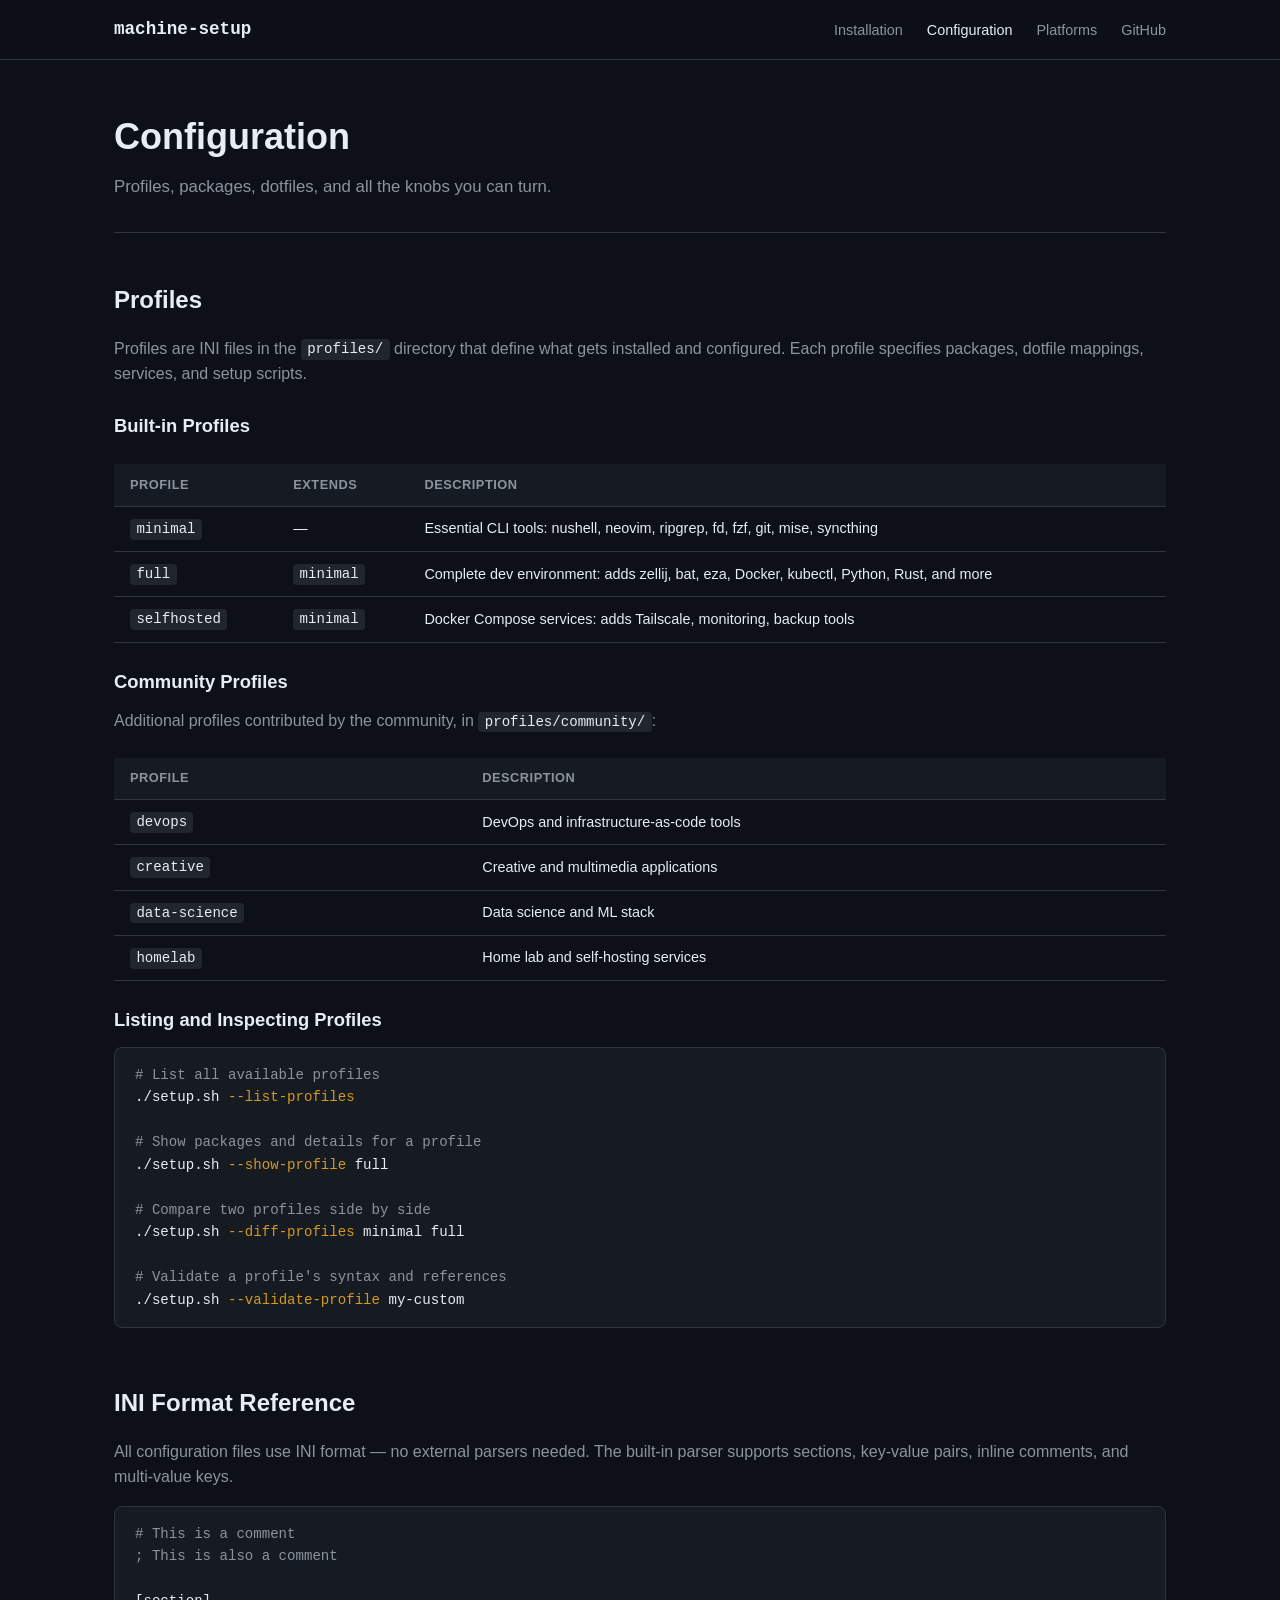
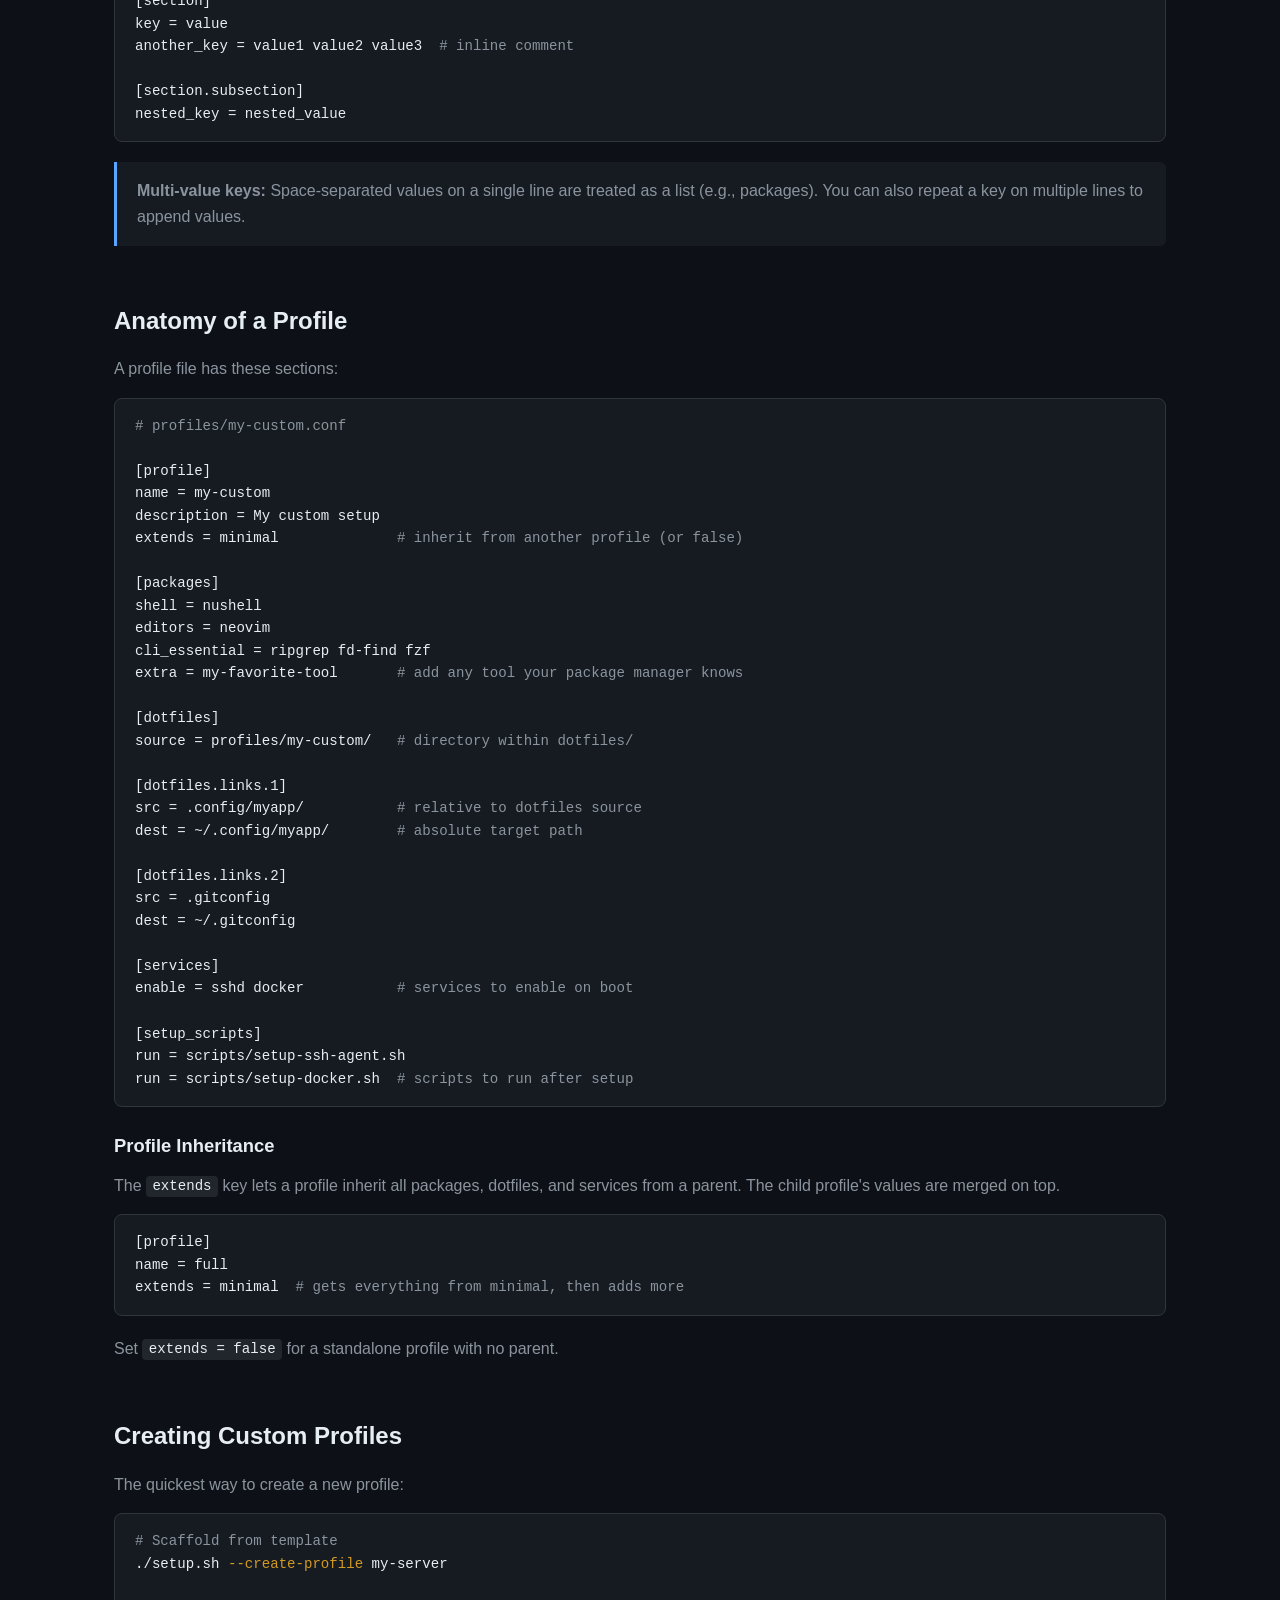
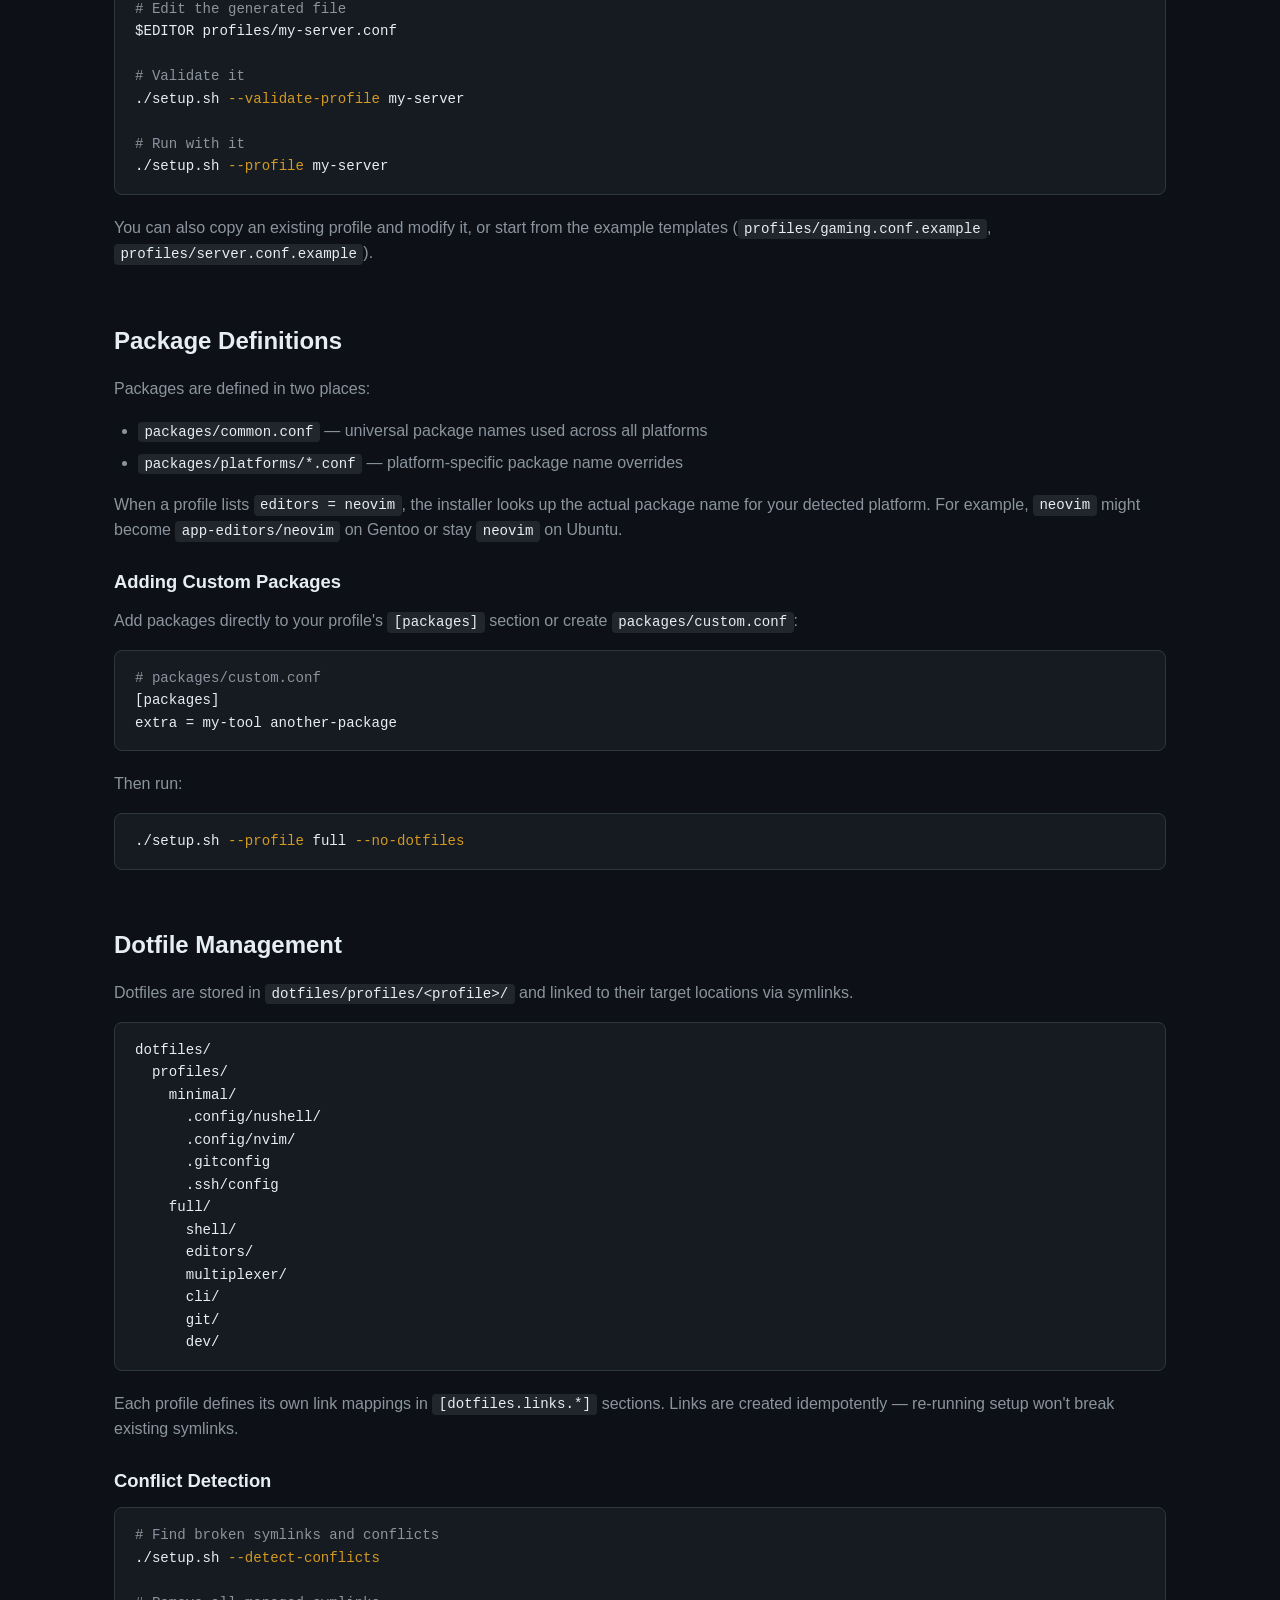
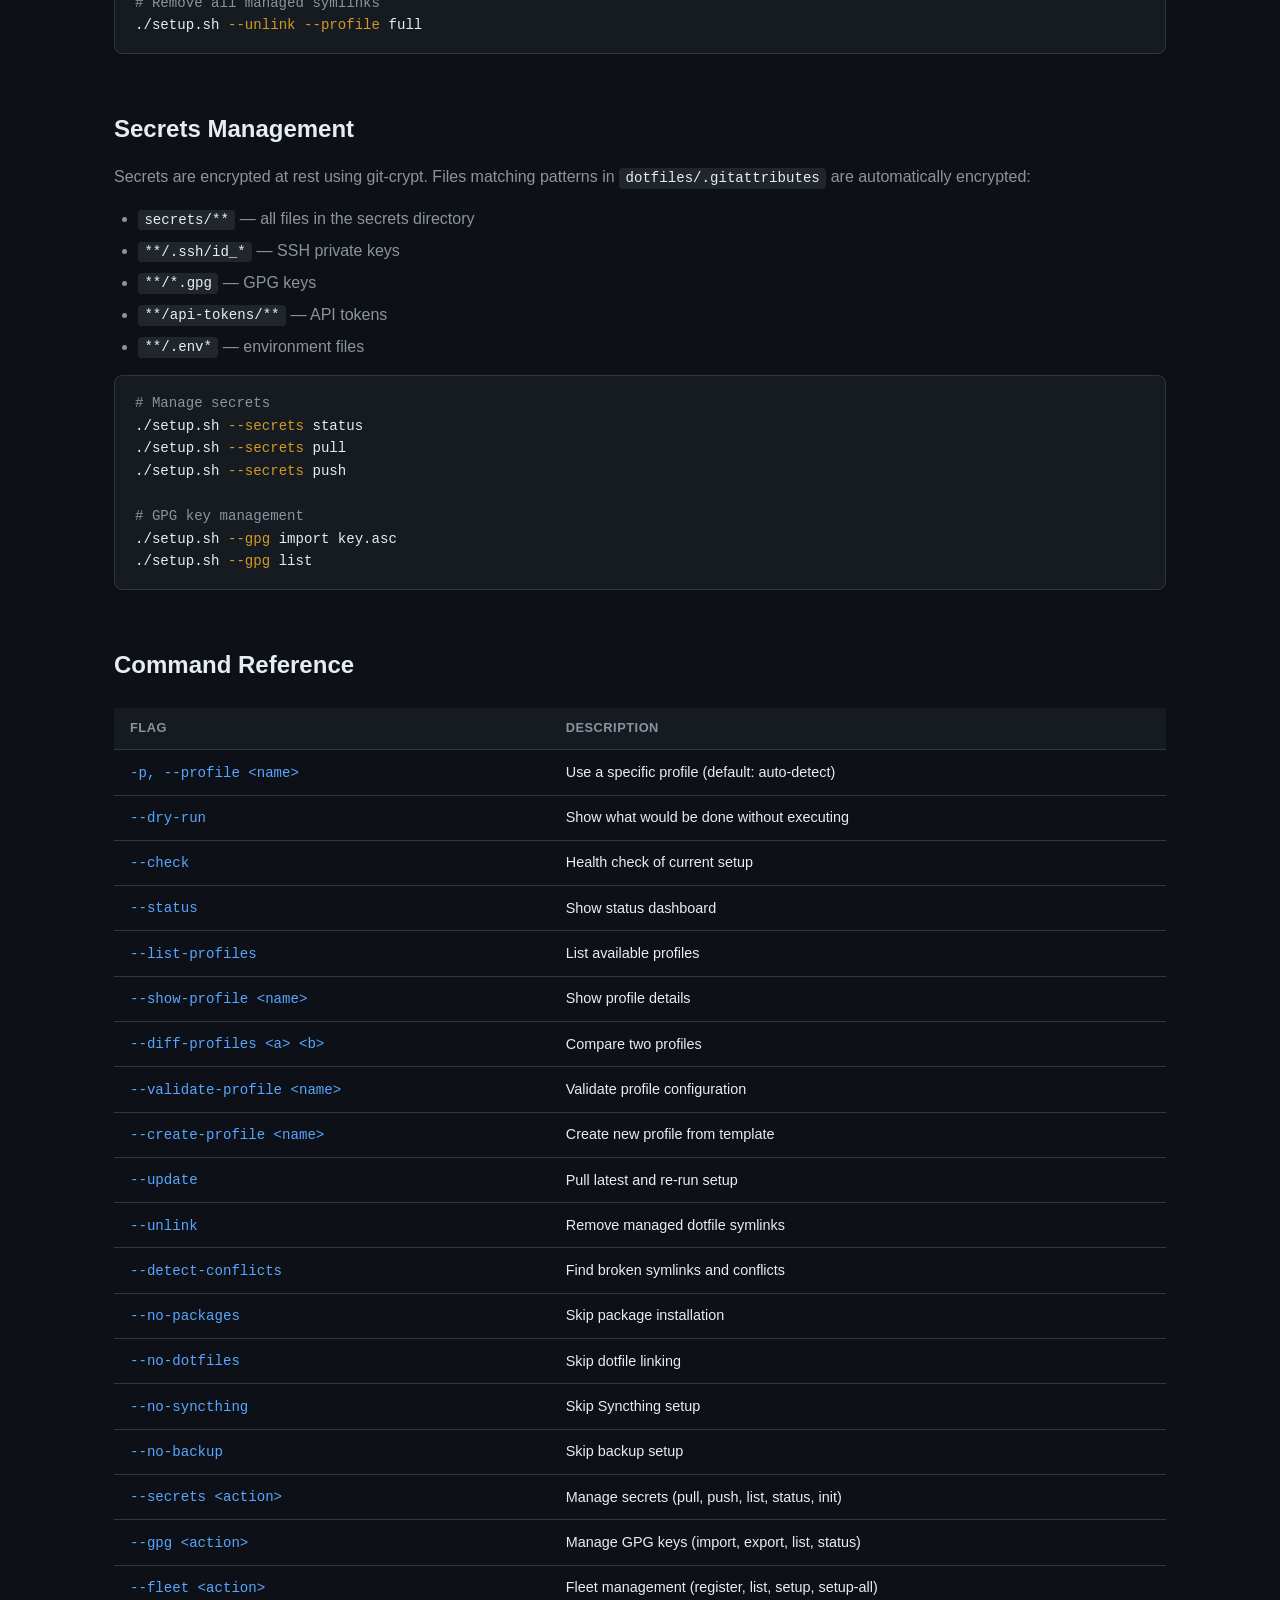
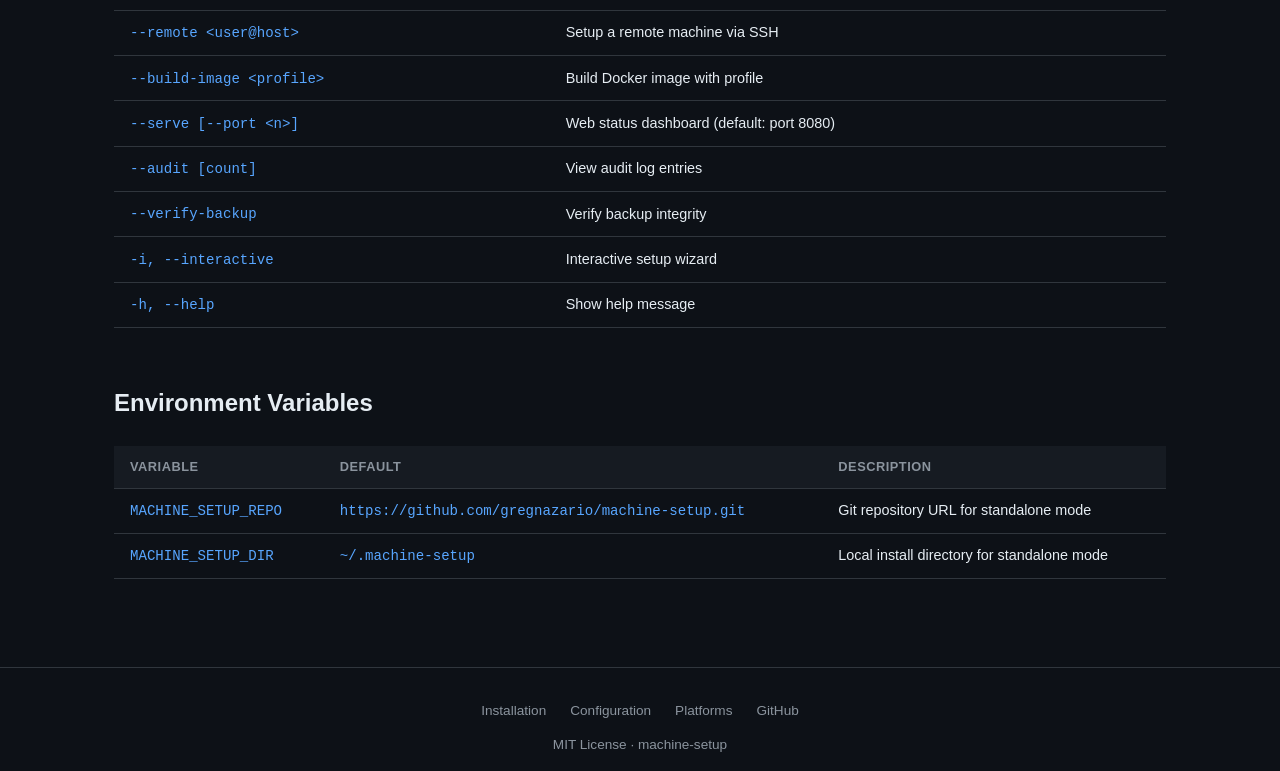
==== docs/configuration.html @ 4ed576a1 "docs: add GitHub Pages website with installation and configuration docs Static site with landing pag" ====
<!DOCTYPE html>
<html lang="en">
<head>
  <meta charset="UTF-8">
  <meta name="viewport" content="width=device-width, initial-scale=1.0">
  <title>Configuration - Machine Setup</title>
  <meta name="description" content="Profiles, packages, dotfiles, and INI format reference for machine-setup.">
  <link rel="stylesheet" href="style.css">
</head>
<body>

<nav>
  <div class="nav-inner">
    <a href="index.html" class="nav-brand">machine-setup</a>
    <button class="hamburger" aria-label="Toggle menu" onclick="document.querySelector('.nav-links').classList.toggle('open')">&#9776;</button>
    <ul class="nav-links">
      <li><a href="install.html">Installation</a></li>
      <li><a href="configuration.html" class="active">Configuration</a></li>
      <li><a href="platforms.html">Platforms</a></li>
      <li><a href="https://github.com/gregnazario/machine-setup">GitHub</a></li>
    </ul>
  </div>
</nav>

<div class="container">
  <div class="page-header">
    <h1>Configuration</h1>
    <p>Profiles, packages, dotfiles, and all the knobs you can turn.</p>
  </div>

  <div class="content">

    <h2 id="profiles">Profiles</h2>
    <p>Profiles are INI files in the <code>profiles/</code> directory that define what gets installed and configured. Each profile specifies packages, dotfile mappings, services, and setup scripts.</p>

    <h3>Built-in Profiles</h3>
    <div class="table-wrapper">
      <table>
        <thead>
          <tr><th>Profile</th><th>Extends</th><th>Description</th></tr>
        </thead>
        <tbody>
          <tr><td><code>minimal</code></td><td>&mdash;</td><td>Essential CLI tools: nushell, neovim, ripgrep, fd, fzf, git, mise, syncthing</td></tr>
          <tr><td><code>full</code></td><td><code>minimal</code></td><td>Complete dev environment: adds zellij, bat, eza, Docker, kubectl, Python, Rust, and more</td></tr>
          <tr><td><code>selfhosted</code></td><td><code>minimal</code></td><td>Docker Compose services: adds Tailscale, monitoring, backup tools</td></tr>
        </tbody>
      </table>
    </div>

    <h3>Community Profiles</h3>
    <p>Additional profiles contributed by the community, in <code>profiles/community/</code>:</p>
    <div class="table-wrapper">
      <table>
        <thead>
          <tr><th>Profile</th><th>Description</th></tr>
        </thead>
        <tbody>
          <tr><td><code>devops</code></td><td>DevOps and infrastructure-as-code tools</td></tr>
          <tr><td><code>creative</code></td><td>Creative and multimedia applications</td></tr>
          <tr><td><code>data-science</code></td><td>Data science and ML stack</td></tr>
          <tr><td><code>homelab</code></td><td>Home lab and self-hosting services</td></tr>
        </tbody>
      </table>
    </div>

    <h3>Listing and Inspecting Profiles</h3>
    <pre><code><span class="code-comment"># List all available profiles</span>
./setup.sh <span class="code-flag">--list-profiles</span>

<span class="code-comment"># Show packages and details for a profile</span>
./setup.sh <span class="code-flag">--show-profile</span> full

<span class="code-comment"># Compare two profiles side by side</span>
./setup.sh <span class="code-flag">--diff-profiles</span> minimal full

<span class="code-comment"># Validate a profile's syntax and references</span>
./setup.sh <span class="code-flag">--validate-profile</span> my-custom</code></pre>

    <h2 id="ini-format">INI Format Reference</h2>
    <p>All configuration files use INI format &mdash; no external parsers needed. The built-in parser supports sections, key-value pairs, inline comments, and multi-value keys.</p>

    <pre><code><span class="code-comment"># This is a comment</span>
<span class="code-comment">; This is also a comment</span>

[section]
key = value
another_key = value1 value2 value3  <span class="code-comment"># inline comment</span>

[section.subsection]
nested_key = nested_value</code></pre>

    <div class="callout">
      <p><strong>Multi-value keys:</strong> Space-separated values on a single line are treated as a list (e.g., packages). You can also repeat a key on multiple lines to append values.</p>
    </div>

    <h2 id="profile-anatomy">Anatomy of a Profile</h2>
    <p>A profile file has these sections:</p>

    <pre><code><span class="code-comment"># profiles/my-custom.conf</span>

[profile]
name = my-custom
description = My custom setup
extends = minimal              <span class="code-comment"># inherit from another profile (or false)</span>

[packages]
shell = nushell
editors = neovim
cli_essential = ripgrep fd-find fzf
extra = my-favorite-tool       <span class="code-comment"># add any tool your package manager knows</span>

[dotfiles]
source = profiles/my-custom/   <span class="code-comment"># directory within dotfiles/</span>

[dotfiles.links.1]
src = .config/myapp/           <span class="code-comment"># relative to dotfiles source</span>
dest = ~/.config/myapp/        <span class="code-comment"># absolute target path</span>

[dotfiles.links.2]
src = .gitconfig
dest = ~/.gitconfig

[services]
enable = sshd docker           <span class="code-comment"># services to enable on boot</span>

[setup_scripts]
run = scripts/setup-ssh-agent.sh
run = scripts/setup-docker.sh  <span class="code-comment"># scripts to run after setup</span></code></pre>

    <h3>Profile Inheritance</h3>
    <p>The <code>extends</code> key lets a profile inherit all packages, dotfiles, and services from a parent. The child profile's values are merged on top.</p>
    <pre><code>[profile]
name = full
extends = minimal  <span class="code-comment"># gets everything from minimal, then adds more</span></code></pre>
    <p>Set <code>extends = false</code> for a standalone profile with no parent.</p>

    <h2 id="creating-profiles">Creating Custom Profiles</h2>
    <p>The quickest way to create a new profile:</p>
    <pre><code><span class="code-comment"># Scaffold from template</span>
./setup.sh <span class="code-flag">--create-profile</span> my-server

<span class="code-comment"># Edit the generated file</span>
$EDITOR profiles/my-server.conf

<span class="code-comment"># Validate it</span>
./setup.sh <span class="code-flag">--validate-profile</span> my-server

<span class="code-comment"># Run with it</span>
./setup.sh <span class="code-flag">--profile</span> my-server</code></pre>

    <p>You can also copy an existing profile and modify it, or start from the example templates (<code>profiles/gaming.conf.example</code>, <code>profiles/server.conf.example</code>).</p>

    <h2 id="packages">Package Definitions</h2>
    <p>Packages are defined in two places:</p>
    <ul>
      <li><code>packages/common.conf</code> &mdash; universal package names used across all platforms</li>
      <li><code>packages/platforms/*.conf</code> &mdash; platform-specific package name overrides</li>
    </ul>
    <p>When a profile lists <code>editors = neovim</code>, the installer looks up the actual package name for your detected platform. For example, <code>neovim</code> might become <code>app-editors/neovim</code> on Gentoo or stay <code>neovim</code> on Ubuntu.</p>

    <h3>Adding Custom Packages</h3>
    <p>Add packages directly to your profile's <code>[packages]</code> section or create <code>packages/custom.conf</code>:</p>
    <pre><code><span class="code-comment"># packages/custom.conf</span>
[packages]
extra = my-tool another-package</code></pre>
    <p>Then run:</p>
    <pre><code>./setup.sh <span class="code-flag">--profile</span> full <span class="code-flag">--no-dotfiles</span></code></pre>

    <h2 id="dotfiles">Dotfile Management</h2>
    <p>Dotfiles are stored in <code>dotfiles/profiles/&lt;profile&gt;/</code> and linked to their target locations via symlinks.</p>

    <pre><code>dotfiles/
  profiles/
    minimal/
      .config/nushell/
      .config/nvim/
      .gitconfig
      .ssh/config
    full/
      shell/
      editors/
      multiplexer/
      cli/
      git/
      dev/</code></pre>

    <p>Each profile defines its own link mappings in <code>[dotfiles.links.*]</code> sections. Links are created idempotently &mdash; re-running setup won't break existing symlinks.</p>

    <h3>Conflict Detection</h3>
    <pre><code><span class="code-comment"># Find broken symlinks and conflicts</span>
./setup.sh <span class="code-flag">--detect-conflicts</span>

<span class="code-comment"># Remove all managed symlinks</span>
./setup.sh <span class="code-flag">--unlink</span> <span class="code-flag">--profile</span> full</code></pre>

    <h2 id="secrets">Secrets Management</h2>
    <p>Secrets are encrypted at rest using git-crypt. Files matching patterns in <code>dotfiles/.gitattributes</code> are automatically encrypted:</p>
    <ul>
      <li><code>secrets/**</code> &mdash; all files in the secrets directory</li>
      <li><code>**/.ssh/id_*</code> &mdash; SSH private keys</li>
      <li><code>**/*.gpg</code> &mdash; GPG keys</li>
      <li><code>**/api-tokens/**</code> &mdash; API tokens</li>
      <li><code>**/.env*</code> &mdash; environment files</li>
    </ul>
    <pre><code><span class="code-comment"># Manage secrets</span>
./setup.sh <span class="code-flag">--secrets</span> status
./setup.sh <span class="code-flag">--secrets</span> pull
./setup.sh <span class="code-flag">--secrets</span> push

<span class="code-comment"># GPG key management</span>
./setup.sh <span class="code-flag">--gpg</span> import key.asc
./setup.sh <span class="code-flag">--gpg</span> list</code></pre>

    <h2 id="flags">Command Reference</h2>
    <div class="table-wrapper">
      <table class="flags-table">
        <thead>
          <tr><th>Flag</th><th>Description</th></tr>
        </thead>
        <tbody>
          <tr><td><code>-p, --profile &lt;name&gt;</code></td><td>Use a specific profile (default: auto-detect)</td></tr>
          <tr><td><code>--dry-run</code></td><td>Show what would be done without executing</td></tr>
          <tr><td><code>--check</code></td><td>Health check of current setup</td></tr>
          <tr><td><code>--status</code></td><td>Show status dashboard</td></tr>
          <tr><td><code>--list-profiles</code></td><td>List available profiles</td></tr>
          <tr><td><code>--show-profile &lt;name&gt;</code></td><td>Show profile details</td></tr>
          <tr><td><code>--diff-profiles &lt;a&gt; &lt;b&gt;</code></td><td>Compare two profiles</td></tr>
          <tr><td><code>--validate-profile &lt;name&gt;</code></td><td>Validate profile configuration</td></tr>
          <tr><td><code>--create-profile &lt;name&gt;</code></td><td>Create new profile from template</td></tr>
          <tr><td><code>--update</code></td><td>Pull latest and re-run setup</td></tr>
          <tr><td><code>--unlink</code></td><td>Remove managed dotfile symlinks</td></tr>
          <tr><td><code>--detect-conflicts</code></td><td>Find broken symlinks and conflicts</td></tr>
          <tr><td><code>--no-packages</code></td><td>Skip package installation</td></tr>
          <tr><td><code>--no-dotfiles</code></td><td>Skip dotfile linking</td></tr>
          <tr><td><code>--no-syncthing</code></td><td>Skip Syncthing setup</td></tr>
          <tr><td><code>--no-backup</code></td><td>Skip backup setup</td></tr>
          <tr><td><code>--secrets &lt;action&gt;</code></td><td>Manage secrets (pull, push, list, status, init)</td></tr>
          <tr><td><code>--gpg &lt;action&gt;</code></td><td>Manage GPG keys (import, export, list, status)</td></tr>
          <tr><td><code>--fleet &lt;action&gt;</code></td><td>Fleet management (register, list, setup, setup-all)</td></tr>
          <tr><td><code>--remote &lt;user@host&gt;</code></td><td>Setup a remote machine via SSH</td></tr>
          <tr><td><code>--build-image &lt;profile&gt;</code></td><td>Build Docker image with profile</td></tr>
          <tr><td><code>--serve [--port &lt;n&gt;]</code></td><td>Web status dashboard (default: port 8080)</td></tr>
          <tr><td><code>--audit [count]</code></td><td>View audit log entries</td></tr>
          <tr><td><code>--verify-backup</code></td><td>Verify backup integrity</td></tr>
          <tr><td><code>-i, --interactive</code></td><td>Interactive setup wizard</td></tr>
          <tr><td><code>-h, --help</code></td><td>Show help message</td></tr>
        </tbody>
      </table>
    </div>

    <h2 id="environment">Environment Variables</h2>
    <div class="table-wrapper">
      <table class="flags-table">
        <thead>
          <tr><th>Variable</th><th>Default</th><th>Description</th></tr>
        </thead>
        <tbody>
          <tr>
            <td><code>MACHINE_SETUP_REPO</code></td>
            <td><code>https://github.com/gregnazario/machine-setup.git</code></td>
            <td>Git repository URL for standalone mode</td>
          </tr>
          <tr>
            <td><code>MACHINE_SETUP_DIR</code></td>
            <td><code>~/.machine-setup</code></td>
            <td>Local install directory for standalone mode</td>
          </tr>
        </tbody>
      </table>
    </div>

  </div>
</div>

<footer>
  <div class="container">
    <div class="footer-links">
      <a href="install.html">Installation</a>
      <a href="configuration.html">Configuration</a>
      <a href="platforms.html">Platforms</a>
      <a href="https://github.com/gregnazario/machine-setup">GitHub</a>
    </div>
    <p>MIT License &middot; machine-setup</p>
  </div>
</footer>

</body>
</html>
---- docs/style.css ----
/* ── Reset & Base ──────────────────────────────────────── */
*, *::before, *::after {
  box-sizing: border-box;
  margin: 0;
  padding: 0;
}

:root {
  --bg: #0d1117;
  --bg-secondary: #161b22;
  --bg-tertiary: #21262d;
  --border: #30363d;
  --text: #e6edf3;
  --text-muted: #8b949e;
  --accent: #58a6ff;
  --accent-hover: #79c0ff;
  --green: #3fb950;
  --orange: #d29922;
  --purple: #bc8cff;
  --red: #f85149;
  --font-mono: 'SF Mono', 'Cascadia Code', 'Fira Code', 'JetBrains Mono', monospace;
  --font-sans: -apple-system, BlinkMacSystemFont, 'Segoe UI', Helvetica, Arial, sans-serif;
  --max-width: 1100px;
  --nav-height: 60px;
}

html {
  scroll-behavior: smooth;
  scroll-padding-top: calc(var(--nav-height) + 1rem);
}

body {
  font-family: var(--font-sans);
  background: var(--bg);
  color: var(--text);
  line-height: 1.6;
  min-height: 100vh;
}

a {
  color: var(--accent);
  text-decoration: none;
}
a:hover {
  color: var(--accent-hover);
  text-decoration: underline;
}

/* ── Navigation ───────────────────────────────────────── */
nav {
  position: sticky;
  top: 0;
  z-index: 100;
  background: rgba(13, 17, 23, 0.85);
  backdrop-filter: blur(12px);
  -webkit-backdrop-filter: blur(12px);
  border-bottom: 1px solid var(--border);
  height: var(--nav-height);
}

nav .nav-inner {
  max-width: var(--max-width);
  margin: 0 auto;
  padding: 0 1.5rem;
  display: flex;
  align-items: center;
  justify-content: space-between;
  height: 100%;
}

nav .nav-brand {
  font-weight: 700;
  font-size: 1.1rem;
  color: var(--text);
  font-family: var(--font-mono);
}
nav .nav-brand:hover {
  color: var(--accent);
  text-decoration: none;
}

nav .nav-links {
  display: flex;
  gap: 1.5rem;
  list-style: none;
}

nav .nav-links a {
  color: var(--text-muted);
  font-size: 0.9rem;
  transition: color 0.2s;
}
nav .nav-links a:hover,
nav .nav-links a.active {
  color: var(--text);
  text-decoration: none;
}

.hamburger {
  display: none;
  background: none;
  border: none;
  color: var(--text);
  font-size: 1.5rem;
  cursor: pointer;
}

/* ── Layout ───────────────────────────────────────────── */
.container {
  max-width: var(--max-width);
  margin: 0 auto;
  padding: 0 1.5rem;
}

section {
  padding: 4rem 0;
}

section + section {
  border-top: 1px solid var(--border);
}

/* ── Hero ─────────────────────────────────────────────── */
.hero {
  text-align: center;
  padding: 5rem 0 4rem;
  border-top: none;
}

.hero h1 {
  font-size: 3rem;
  font-weight: 800;
  margin-bottom: 0.75rem;
  background: linear-gradient(135deg, var(--accent), var(--purple));
  -webkit-background-clip: text;
  -webkit-text-fill-color: transparent;
  background-clip: text;
}

.hero .tagline {
  font-size: 1.25rem;
  color: var(--text-muted);
  margin-bottom: 2rem;
  max-width: 600px;
  margin-left: auto;
  margin-right: auto;
}

.hero .install-box {
  background: var(--bg-secondary);
  border: 1px solid var(--border);
  border-radius: 8px;
  padding: 1rem 1.5rem;
  display: inline-block;
  font-family: var(--font-mono);
  font-size: 0.95rem;
  margin-bottom: 2rem;
  position: relative;
  max-width: 100%;
  overflow-x: auto;
}

.hero .install-box .prompt {
  color: var(--green);
  user-select: none;
}

.hero .buttons {
  display: flex;
  gap: 1rem;
  justify-content: center;
  flex-wrap: wrap;
}

.btn {
  display: inline-flex;
  align-items: center;
  gap: 0.5rem;
  padding: 0.7rem 1.5rem;
  border-radius: 6px;
  font-size: 0.95rem;
  font-weight: 600;
  transition: all 0.2s;
  border: 1px solid transparent;
}

.btn-primary {
  background: var(--accent);
  color: var(--bg);
}
.btn-primary:hover {
  background: var(--accent-hover);
  color: var(--bg);
  text-decoration: none;
}

.btn-secondary {
  background: var(--bg-secondary);
  color: var(--text);
  border-color: var(--border);
}
.btn-secondary:hover {
  border-color: var(--text-muted);
  color: var(--text);
  text-decoration: none;
}

/* ── Features ─────────────────────────────────────────── */
.section-title {
  font-size: 1.75rem;
  font-weight: 700;
  margin-bottom: 0.5rem;
}

.section-subtitle {
  color: var(--text-muted);
  margin-bottom: 2.5rem;
  font-size: 1.05rem;
}

.features-grid {
  display: grid;
  grid-template-columns: repeat(auto-fit, minmax(300px, 1fr));
  gap: 1.25rem;
}

.feature-card {
  background: var(--bg-secondary);
  border: 1px solid var(--border);
  border-radius: 8px;
  padding: 1.5rem;
  transition: border-color 0.2s;
}
.feature-card:hover {
  border-color: var(--text-muted);
}

.feature-card .feature-icon {
  font-size: 1.5rem;
  margin-bottom: 0.75rem;
  display: block;
}

.feature-card h3 {
  font-size: 1.05rem;
  margin-bottom: 0.4rem;
}

.feature-card p {
  color: var(--text-muted);
  font-size: 0.9rem;
  line-height: 1.5;
}

/* ── Quick Start ──────────────────────────────────────── */
.steps {
  display: grid;
  grid-template-columns: repeat(auto-fit, minmax(280px, 1fr));
  gap: 1.5rem;
}

.step {
  background: var(--bg-secondary);
  border: 1px solid var(--border);
  border-radius: 8px;
  padding: 1.5rem;
}

.step .step-number {
  display: inline-flex;
  align-items: center;
  justify-content: center;
  width: 2rem;
  height: 2rem;
  border-radius: 50%;
  background: var(--accent);
  color: var(--bg);
  font-weight: 700;
  font-size: 0.85rem;
  margin-bottom: 0.75rem;
}

.step h3 {
  font-size: 1rem;
  margin-bottom: 0.5rem;
}

.step p {
  color: var(--text-muted);
  font-size: 0.9rem;
  margin-bottom: 0.75rem;
}

/* ── Code Blocks ──────────────────────────────────────── */
pre, code {
  font-family: var(--font-mono);
}

code {
  background: var(--bg-tertiary);
  padding: 0.15rem 0.4rem;
  border-radius: 4px;
  font-size: 0.88rem;
}

pre {
  background: var(--bg-secondary);
  border: 1px solid var(--border);
  border-radius: 8px;
  padding: 1rem 1.25rem;
  overflow-x: auto;
  font-size: 0.88rem;
  line-height: 1.6;
}

pre code {
  background: none;
  padding: 0;
  border-radius: 0;
}

.code-comment {
  color: var(--text-muted);
}

.code-string {
  color: var(--green);
}

.code-flag {
  color: var(--orange);
}

/* ── Platform Grid ────────────────────────────────────── */
.platform-grid {
  display: grid;
  grid-template-columns: repeat(auto-fill, minmax(150px, 1fr));
  gap: 0.75rem;
}

.platform-chip {
  background: var(--bg-secondary);
  border: 1px solid var(--border);
  border-radius: 6px;
  padding: 0.6rem 0.8rem;
  font-size: 0.88rem;
  text-align: center;
  transition: border-color 0.2s;
}
.platform-chip:hover {
  border-color: var(--accent);
}

.platform-chip .pm {
  display: block;
  color: var(--text-muted);
  font-size: 0.75rem;
  margin-top: 0.2rem;
}

/* ── Tables ───────────────────────────────────────────── */
.table-wrapper {
  overflow-x: auto;
  margin: 1.5rem 0;
}

table {
  width: 100%;
  border-collapse: collapse;
  font-size: 0.9rem;
}

th, td {
  text-align: left;
  padding: 0.65rem 1rem;
  border-bottom: 1px solid var(--border);
}

th {
  background: var(--bg-secondary);
  font-weight: 600;
  color: var(--text-muted);
  font-size: 0.8rem;
  text-transform: uppercase;
  letter-spacing: 0.04em;
}

tr:hover td {
  background: var(--bg-secondary);
}

/* ── Content Pages ────────────────────────────────────── */
.page-header {
  padding: 3rem 0 2rem;
  border-bottom: 1px solid var(--border);
}

.page-header h1 {
  font-size: 2.25rem;
  font-weight: 800;
  margin-bottom: 0.5rem;
}

.page-header p {
  color: var(--text-muted);
  font-size: 1.05rem;
}

.content {
  padding: 2rem 0 4rem;
}

.content h2 {
  font-size: 1.5rem;
  font-weight: 700;
  margin: 2.5rem 0 1rem;
  padding-top: 1rem;
}

.content h2:first-child {
  margin-top: 0;
}

.content h3 {
  font-size: 1.15rem;
  font-weight: 600;
  margin: 1.5rem 0 0.75rem;
}

.content p {
  margin-bottom: 1rem;
  color: var(--text-muted);
}

.content ul, .content ol {
  margin-bottom: 1rem;
  padding-left: 1.5rem;
}

.content li {
  margin-bottom: 0.4rem;
  color: var(--text-muted);
}

.content li code,
.content p code {
  color: var(--text);
}

.content pre {
  margin-bottom: 1.25rem;
}

/* ── Callout Boxes ────────────────────────────────────── */
.callout {
  border-left: 3px solid var(--accent);
  background: var(--bg-secondary);
  padding: 1rem 1.25rem;
  border-radius: 0 6px 6px 0;
  margin-bottom: 1.25rem;
}

.callout p {
  margin-bottom: 0;
}

.callout.callout-warn {
  border-left-color: var(--orange);
}

.callout.callout-success {
  border-left-color: var(--green);
}

/* ── Flags Table ──────────────────────────────────────── */
.flags-table code {
  color: var(--accent);
  background: none;
  padding: 0;
}

/* ── Footer ───────────────────────────────────────────── */
footer {
  border-top: 1px solid var(--border);
  padding: 2rem 0;
  text-align: center;
  color: var(--text-muted);
  font-size: 0.85rem;
}

footer a {
  color: var(--text-muted);
}
footer a:hover {
  color: var(--text);
}

footer .footer-links {
  display: flex;
  justify-content: center;
  gap: 1.5rem;
  margin-bottom: 0.75rem;
}

/* ── Responsive ───────────────────────────────────────── */
@media (max-width: 768px) {
  .hero h1 {
    font-size: 2rem;
  }

  .hero .tagline {
    font-size: 1.05rem;
  }

  section {
    padding: 2.5rem 0;
  }

  .features-grid {
    grid-template-columns: 1fr;
  }

  .steps {
    grid-template-columns: 1fr;
  }

  .platform-grid {
    grid-template-columns: repeat(auto-fill, minmax(120px, 1fr));
  }

  .hamburger {
    display: block;
  }

  nav .nav-links {
    display: none;
    position: absolute;
    top: var(--nav-height);
    left: 0;
    right: 0;
    background: var(--bg-secondary);
    border-bottom: 1px solid var(--border);
    flex-direction: column;
    padding: 1rem 1.5rem;
    gap: 0.75rem;
  }

  nav .nav-links.open {
    display: flex;
  }

  .page-header h1 {
    font-size: 1.75rem;
  }
}
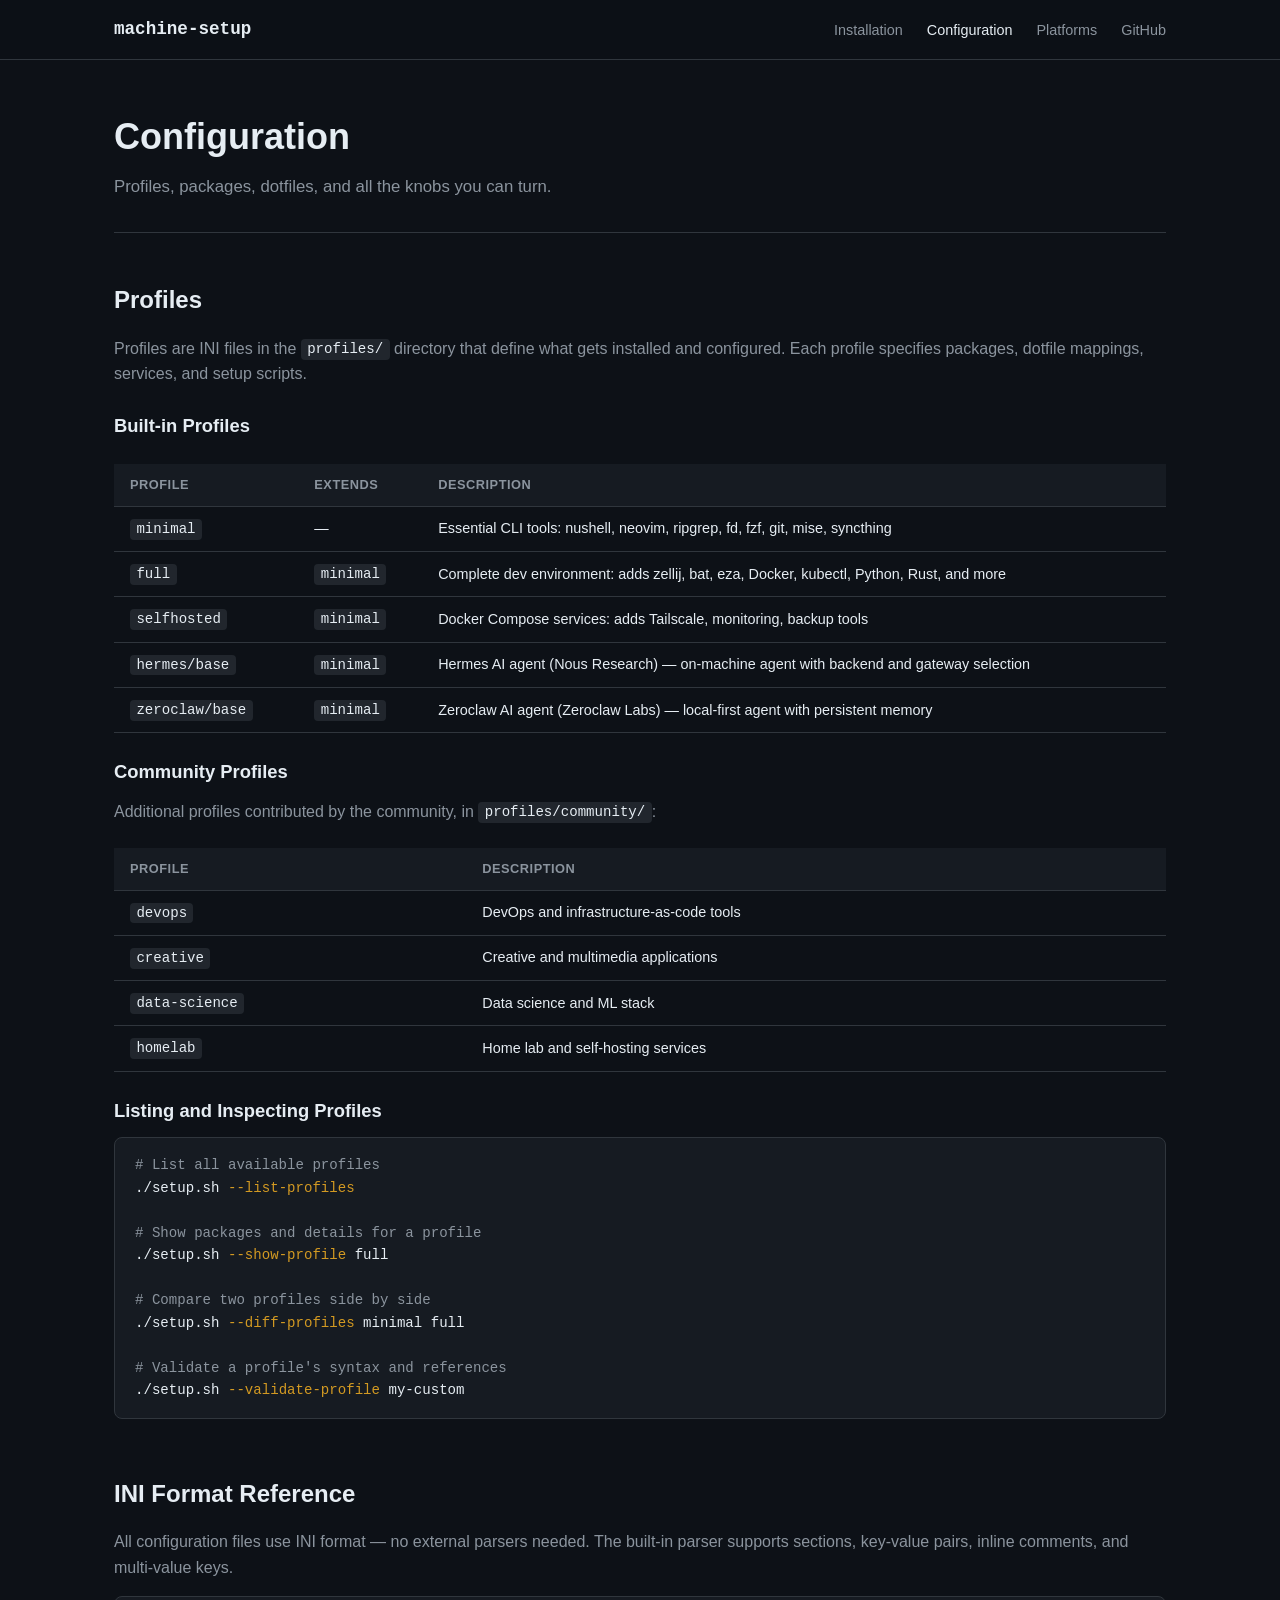
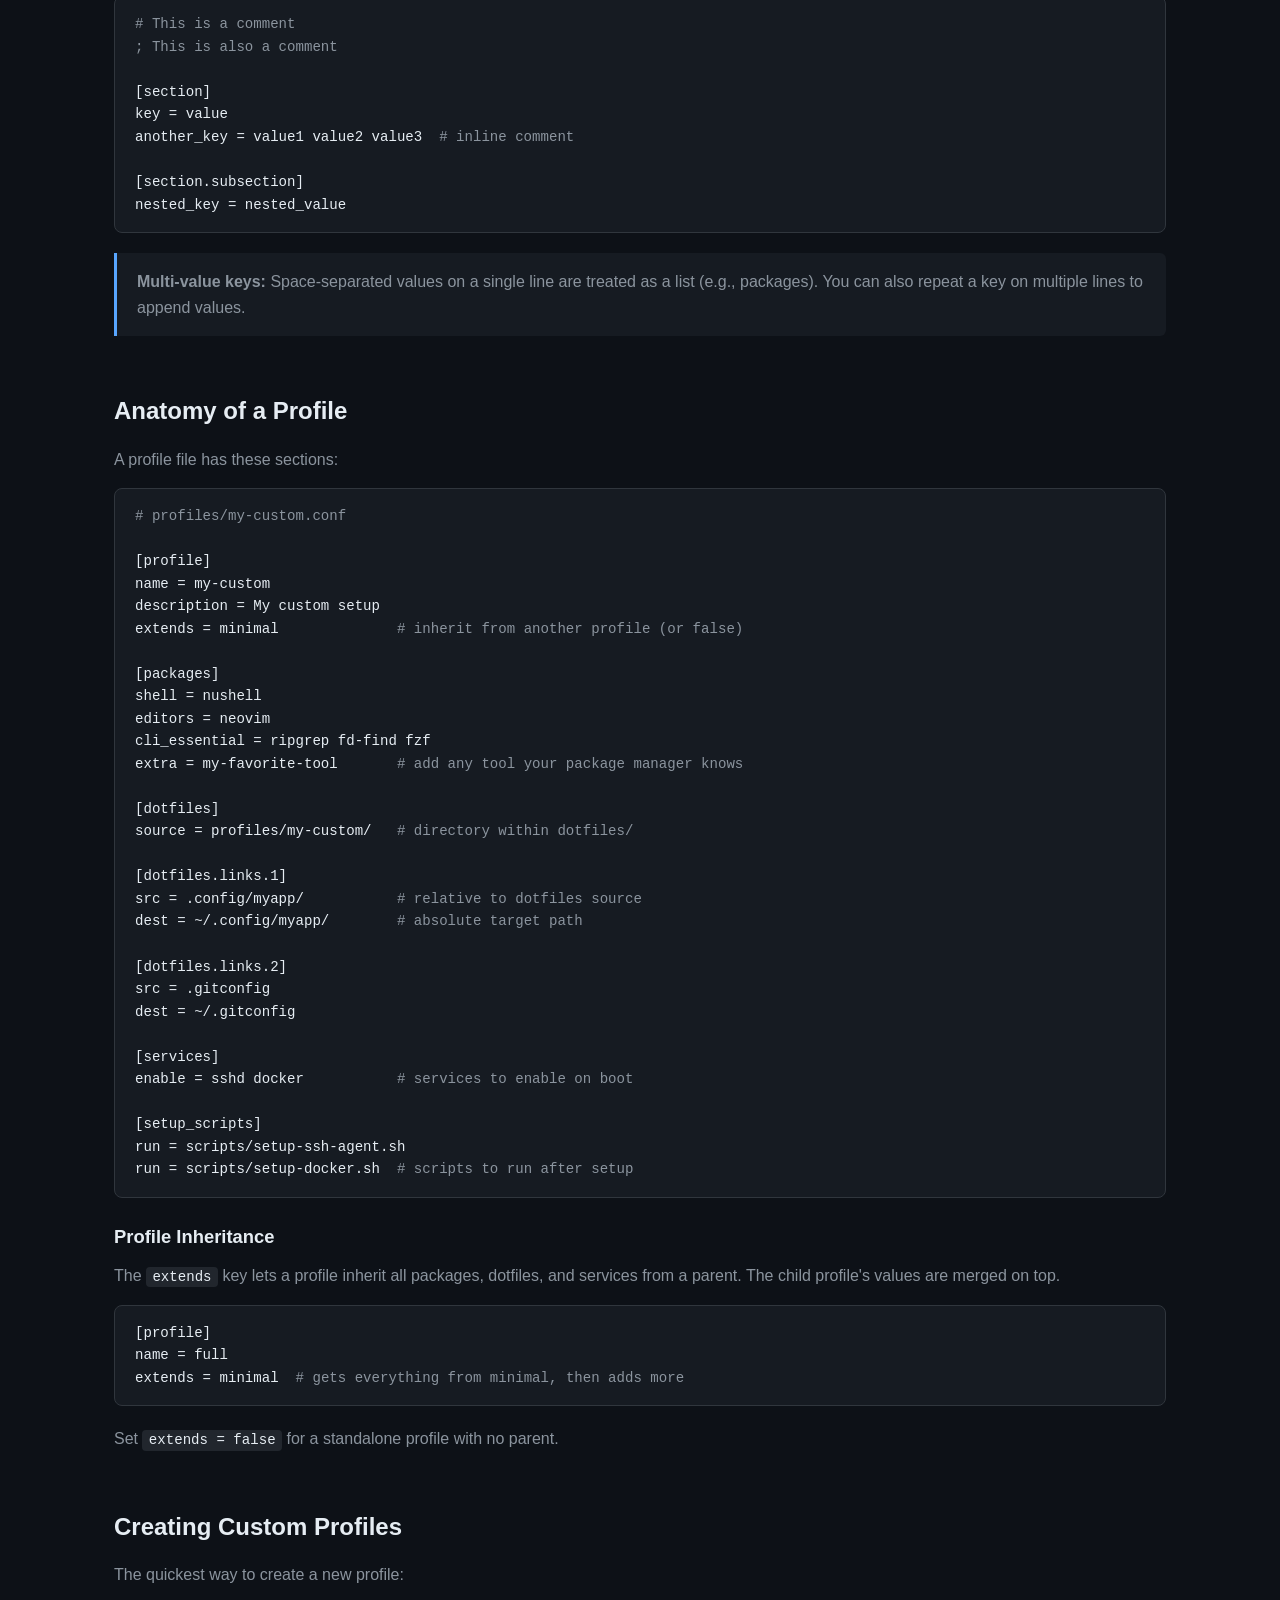
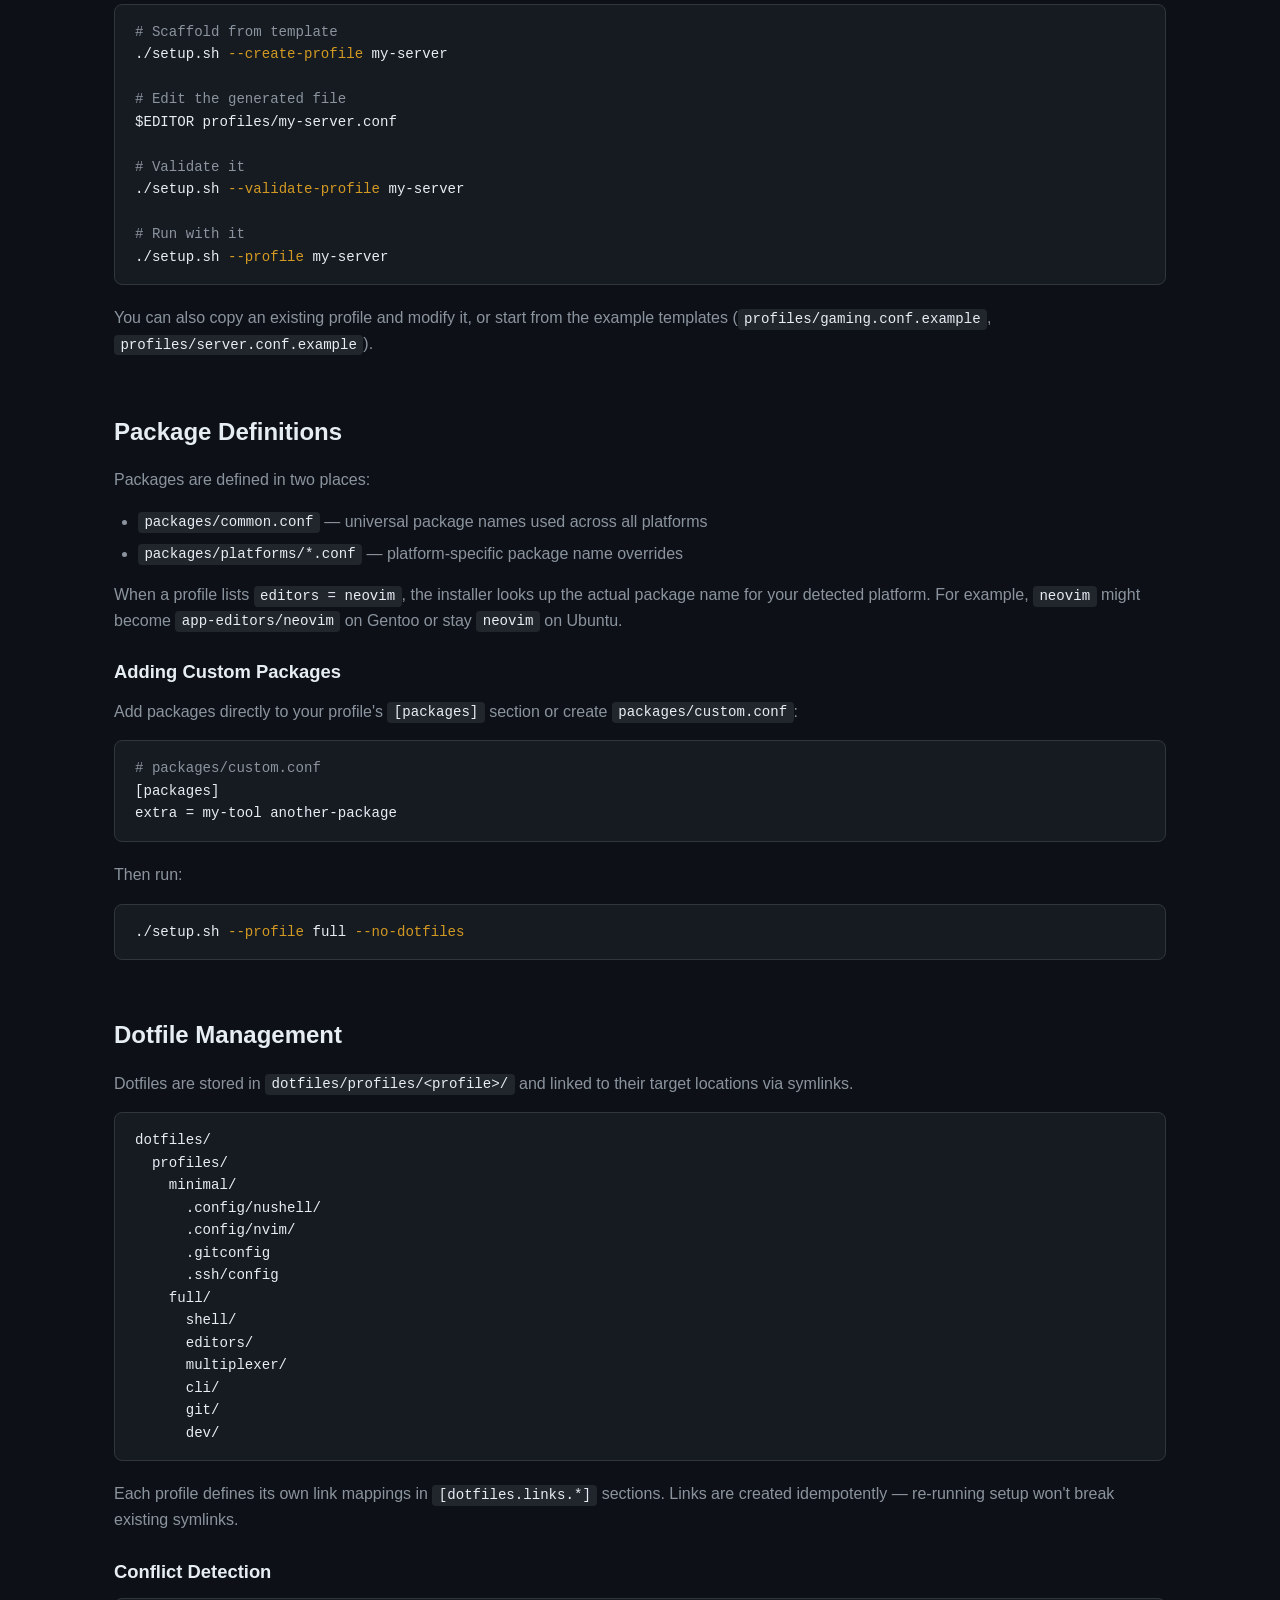
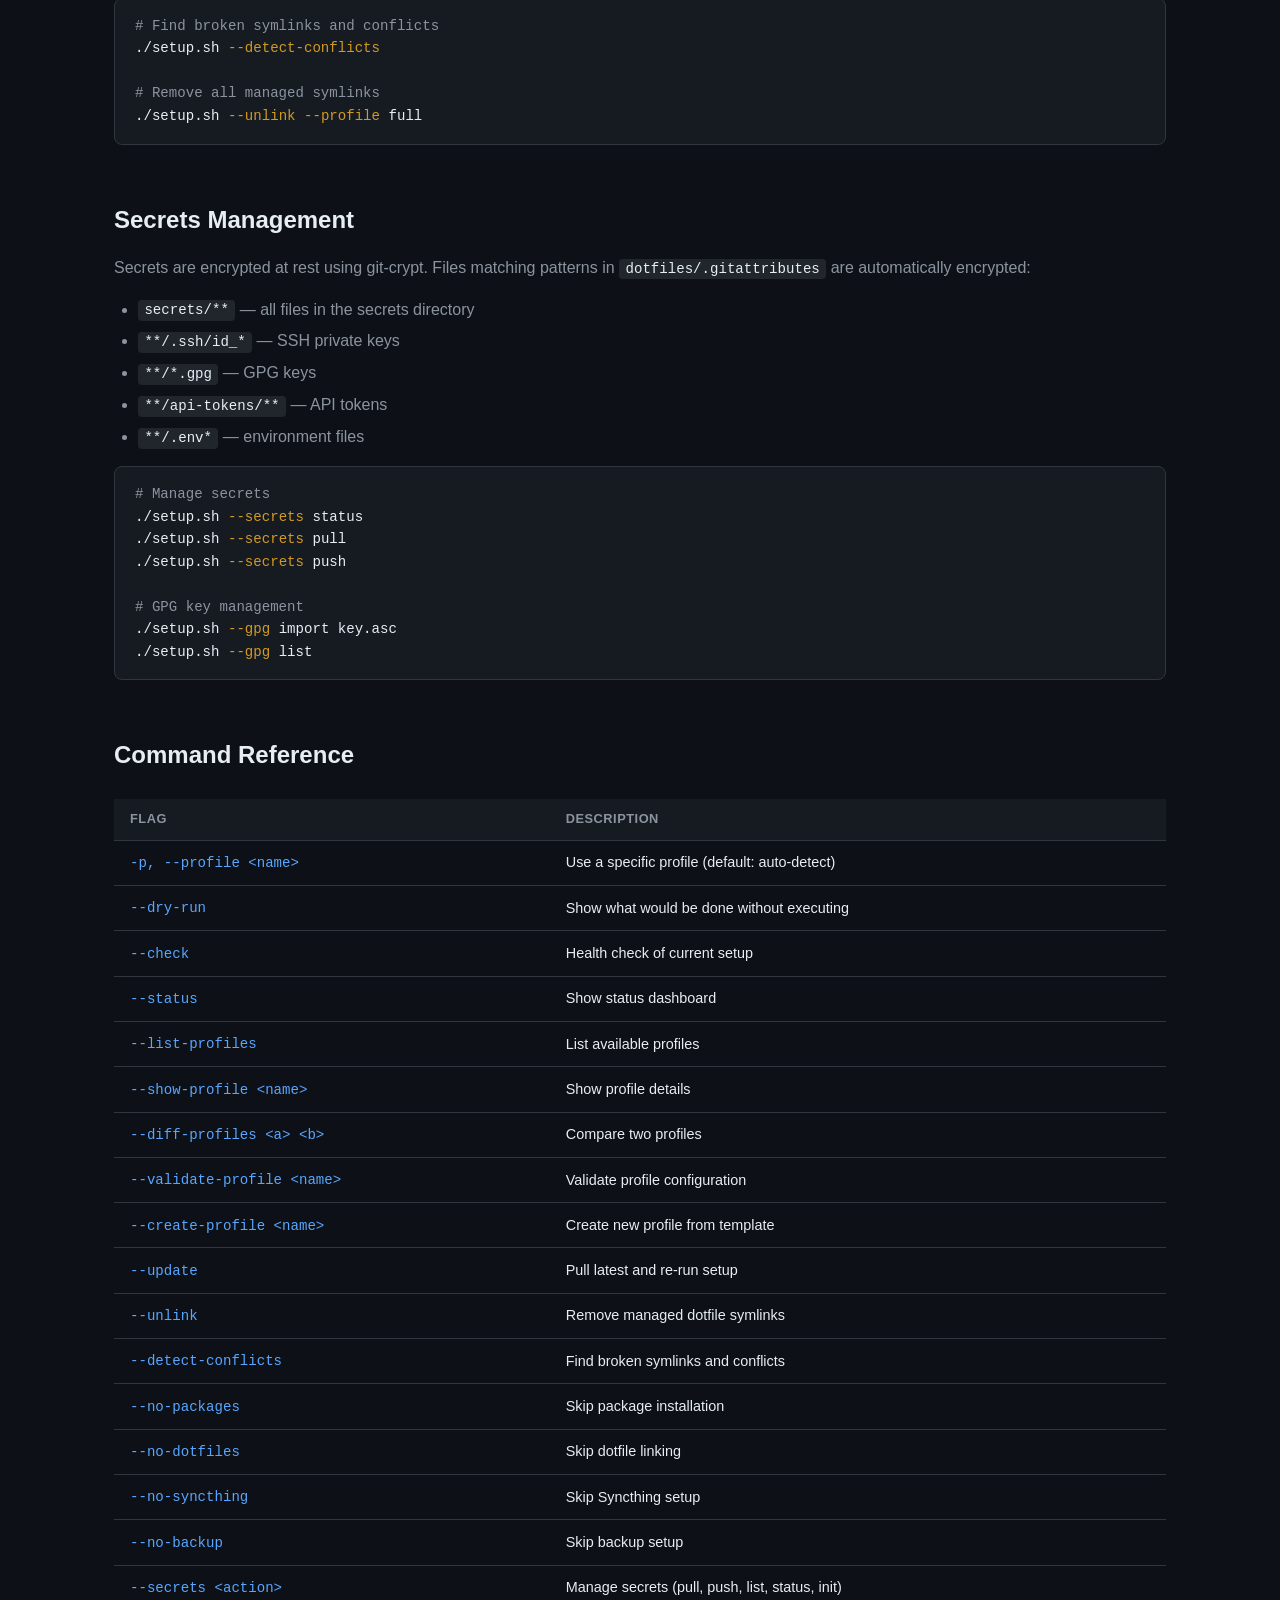
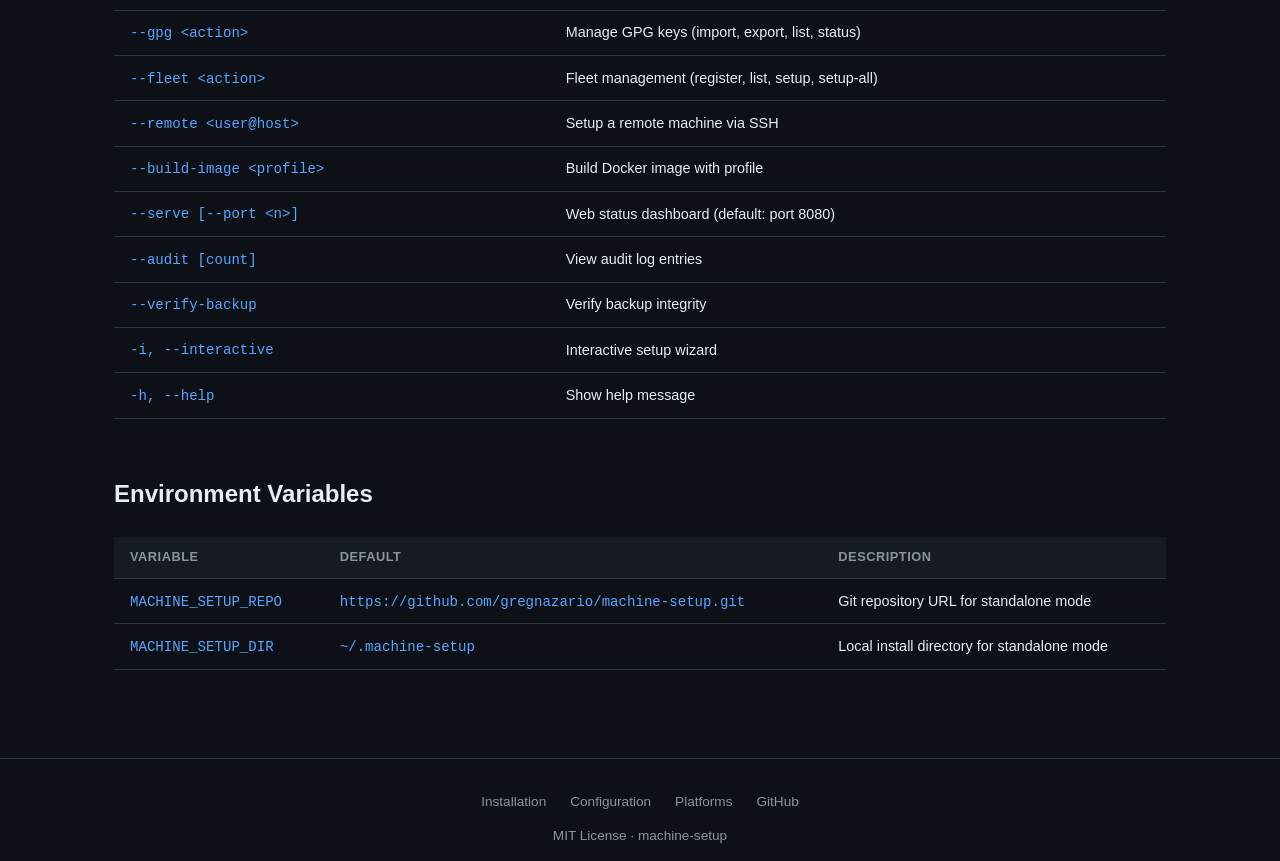
==== commit 14d749ce: "docs: add Hermes and Zeroclaw to README and website" ====
--- a/docs/configuration.html
+++ b/docs/configuration.html
@@ -43,6 +43,8 @@
           <tr><td><code>minimal</code></td><td>&mdash;</td><td>Essential CLI tools: nushell, neovim, ripgrep, fd, fzf, git, mise, syncthing</td></tr>
           <tr><td><code>full</code></td><td><code>minimal</code></td><td>Complete dev environment: adds zellij, bat, eza, Docker, kubectl, Python, Rust, and more</td></tr>
           <tr><td><code>selfhosted</code></td><td><code>minimal</code></td><td>Docker Compose services: adds Tailscale, monitoring, backup tools</td></tr>
+          <tr><td><code>hermes/base</code></td><td><code>minimal</code></td><td>Hermes AI agent (Nous Research) &mdash; on-machine agent with backend and gateway selection</td></tr>
+          <tr><td><code>zeroclaw/base</code></td><td><code>minimal</code></td><td>Zeroclaw AI agent (Zeroclaw Labs) &mdash; local-first agent with persistent memory</td></tr>
         </tbody>
       </table>
     </div>
